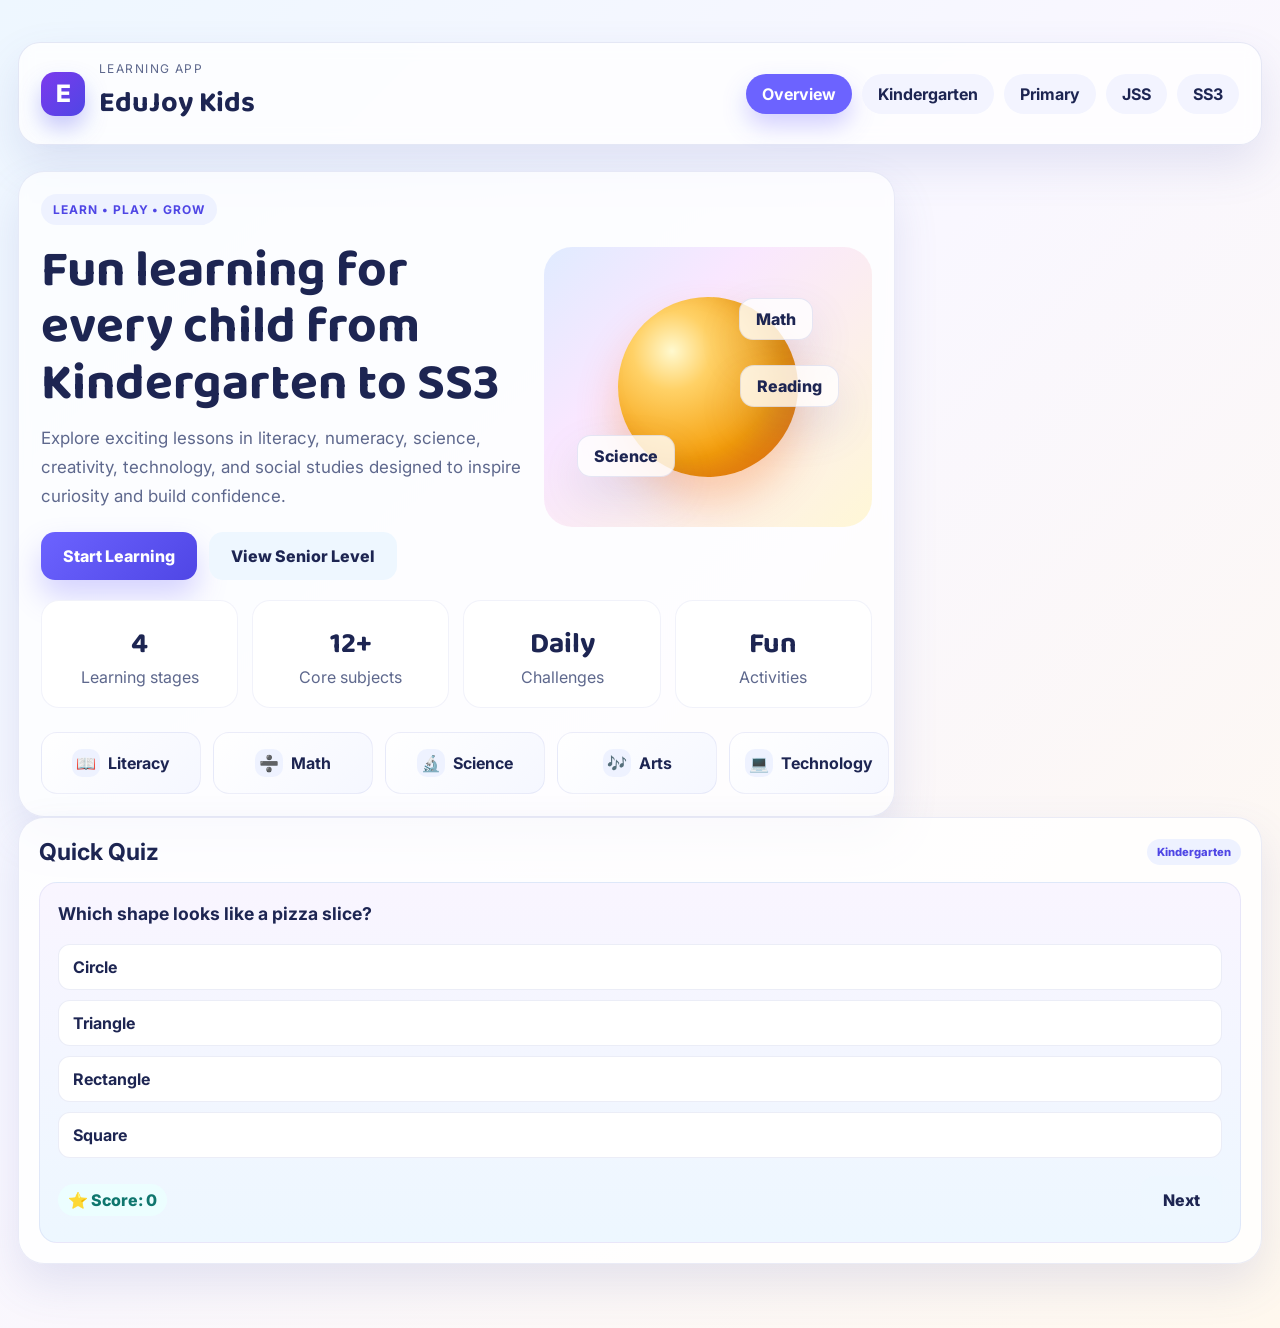
==== index.html @ 8b5b0c7b "Create EduJoy Kids educational app for kindergarten through SS3 with interactive learning sections a" ====
<!DOCTYPE html>
<html lang="en">
  <head>
    <meta charset="UTF-8" />
    <meta name="viewport" content="width=device-width, initial-scale=1.0" />
    <title>EduJoy Kids</title>
    <link rel="preconnect" href="https://fonts.googleapis.com" />
    <link rel="preconnect" href="https://fonts.gstatic.com" crossorigin />
    <link href="https://fonts.googleapis.com/css2?family=Baloo+2:wght@400;600;700;800&family=Inter:wght@400;500;600;700;800&display=swap" rel="stylesheet" />
    <link rel="stylesheet" href="styles.css" />
  </head>
  <body>
    <div class="page-shell">
      <header class="topbar">
        <div class="brand-wrap">
          <div class="brand-badge">E</div>
          <div>
            <p class="mini-title">Learning App</p>
            <h1>EduJoy Kids</h1>
          </div>
        </div>
        <nav class="topnav" aria-label="Main navigation">
          <button class="nav-btn active" data-target="overview">Overview</button>
          <button class="nav-btn" data-target="kindergarten">Kindergarten</button>
          <button class="nav-btn" data-target="primary">Primary</button>
          <button class="nav-btn" data-target="jss">JSS</button>
          <button class="nav-btn" data-target="ss3">SS3</button>
        </nav>
      </header>

      <main>
        <section id="overview" class="panel active">
          <div class="hero">
            <div class="hero-copy">
              <span class="tag">Learn • Play • Grow</span>
              <h2>Fun learning for every child from Kindergarten to SS3</h2>
              <p>
                Explore exciting lessons in literacy, numeracy, science, creativity,
                technology, and social studies designed to inspire curiosity and build
                confidence.
              </p>
              <div class="hero-actions">
                <button class="primary-btn" data-target="kindergarten">Start Learning</button>
                <button class="secondary-btn" data-target="ss3">View Senior Level</button>
              </div>
            </div>

            <div class="hero-illustration" aria-hidden="true">
              <div class="planet"></div>
              <div class="floating-card card-one">Math</div>
              <div class="floating-card card-two">Science</div>
              <div class="floating-card card-three">Reading</div>
            </div>
          </div>

          <div class="stats-grid">
            <div class="stat-box">
              <strong>4</strong>
              <span>Learning stages</span>
            </div>
            <div class="stat-box">
              <strong>12+</strong>
              <span>Core subjects</span>
            </div>
            <div class="stat-box">
              <strong>Daily</strong>
              <span>Challenges</span>
            </div>
            <div class="stat-box">
              <strong>Fun</strong>
              <span>Activities</span>
            </div>
          </div>

          <div class="subject-strip" id="overviewSubjects"></div>
        </section>

        <section id="kindergarten" class="panel">
          <div class="panel-header">
            <div>
              <span class="level-label">Level 1</span>
              <h3>Kindergarten</h3>
            </div>
            <div class="badge badge-pink">Play & Explore</div>
          </div>
          <div class="cards-grid" id="kindergartenCards"></div>
        </section>

        <section id="primary" class="panel">
          <div class="panel-header">
            <div>
              <span class="level-label">Level 2</span>
              <h3>Primary School</h3>
            </div>
            <div class="badge badge-green">Build Basics</div>
          </div>
          <div class="cards-grid" id="primaryCards"></div>
        </section>

        <section id="jss" class="panel">
          <div class="panel-header">
            <div>
              <span class="level-label">Level 3</span>
              <h3>Junior Secondary (JSS)</h3>
            </div>
            <div class="badge badge-gold">Think Critically</div>
          </div>
          <div class="cards-grid" id="jssCards"></div>
        </section>

        <section id="ss3" class="panel">
          <div class="panel-header">
            <div>
              <span class="level-label">Level 4</span>
              <h3>SS3 / Senior Secondary</h3>
            </div>
            <div class="badge badge-blue">Prepare & Excel</div>
          </div>
          <div class="cards-grid" id="ss3Cards"></div>
        </section>
      </main>

      <aside class="quiz-panel">
        <div class="quiz-header">
          <h4>Quick Quiz</h4>
          <span id="quizLevelBadge">Kindergarten</span>
        </div>
        <div id="quizCard"></div>
      </aside>
    </div>

    <script src="script.js"></script>
  </body>
</html>
---- styles.css ----
* {
  box-sizing: border-box;
}

:root {
  --bg: #f6f8ff;
  --card: #ffffff;
  --primary: #6c63ff;
  --primary-dark: #4f46e5;
  --accent: #ffb703;
  --mint: #6ee7b7;
  --pink: #f9a8d4;
  --blue: #93c5fd;
  --green: #86efac;
  --purple: #c4b5fd;
  --text: #1d2552;
  --muted: #5e688d;
  --shadow: 0 20px 45px rgba(88, 99, 180, 0.14);
}

body {
  margin: 0;
  min-height: 100vh;
  font-family: "Inter", sans-serif;
  background: linear-gradient(135deg, #eef7ff 0%, #f9f7ff 45%, #fff8ee 100%);
  color: var(--text);
}

button {
  font: inherit;
}

.page-shell {
  max-width: 1280px;
  margin: 24px auto;
  padding: 18px 18px 40px;
}

.topbar {
  display: flex;
  justify-content: space-between;
  align-items: center;
  gap: 22px;
  padding: 18px 22px;
  background: rgba(255, 255, 255, 0.78);
  border: 1px solid rgba(117, 126, 200, 0.18);
  box-shadow: var(--shadow);
  backdrop-filter: blur(8px);
  border-radius: 22px;
}

.brand-wrap {
  display: flex;
  align-items: center;
  gap: 14px;
}

.brand-badge {
  width: 44px;
  height: 44px;
  display: grid;
  place-items: center;
  border-radius: 14px;
  background: linear-gradient(135deg, #7c3aed, #4f46e5);
  color: white;
  font-size: 1.5rem;
  font-weight: 800;
  box-shadow: 0 12px 22px rgba(99, 102, 241, 0.35);
}

.mini-title {
  margin: 0;
  font-size: 0.75rem;
  letter-spacing: 0.12em;
  text-transform: uppercase;
  color: var(--muted);
}

.brand-wrap h1 {
  margin: 4px 0 0;
  font-family: "Baloo 2", cursive;
  font-size: clamp(1.8rem, 2vw, 2.4rem);
}

.topnav {
  display: flex;
  flex-wrap: wrap;
  justify-content: flex-end;
  gap: 10px;
}

.nav-btn,
.primary-btn,
.secondary-btn,
.answer-btn,
.try-btn {
  border: none;
  cursor: pointer;
  transition: transform 0.2s ease, box-shadow 0.2s ease, background 0.2s ease;
}

.nav-btn {
  padding: 10px 16px;
  background: #f3f4ff;
  color: var(--text);
  border-radius: 999px;
  font-weight: 700;
}

.nav-btn.active {
  background: var(--primary);
  color: white;
  box-shadow: 0 12px 25px rgba(108, 99, 255, 0.3);
}

main {
  display: grid;
  grid-template-columns: minmax(0, 2.3fr) minmax(300px, 0.9fr);
  gap: 24px;
  margin-top: 26px;
  align-items: start;
}

.panel {
  display: none;
  background: rgba(255, 255, 255, 0.7);
  border: 1px solid rgba(117, 126, 200, 0.15);
  backdrop-filter: blur(6px);
  border-radius: 26px;
  padding: 22px;
  box-shadow: var(--shadow);
}

.panel.active {
  display: block;
}

.hero {
  display: grid;
  grid-template-columns: 1.2fr 0.8fr;
  gap: 12px;
  align-items: center;
  min-height: 330px;
}

.tag {
  display: inline-block;
  background: #eef2ff;
  color: var(--primary-dark);
  padding: 8px 12px;
  border-radius: 999px;
  font-weight: 700;
  font-size: 0.75rem;
  letter-spacing: 0.08em;
  text-transform: uppercase;
}

.hero-copy h2 {
  margin: 18px 0 12px;
  font-family: "Baloo 2", cursive;
  line-height: 1.1;
  font-size: clamp(2.3rem, 4vw, 4rem);
}

.hero-copy p {
  margin: 0;
  max-width: 620px;
  color: var(--muted);
  font-size: 1.06rem;
  line-height: 1.7;
}

.hero-actions {
  margin-top: 22px;
  display: flex;
  flex-wrap: wrap;
  gap: 12px;
}

.primary-btn,
.secondary-btn {
  padding: 14px 22px;
  border-radius: 14px;
  font-weight: 800;
}

.primary-btn {
  background: linear-gradient(135deg, var(--primary), var(--primary-dark));
  color: white;
  box-shadow: 0 16px 30px rgba(108, 99, 255, 0.28);
}

.secondary-btn {
  background: #eef7ff;
  color: var(--text);
}

.hero-illustration {
  position: relative;
  min-height: 280px;
  border-radius: 28px;
  background: linear-gradient(135deg, #e0ebff, #f9e7ff 34%, #fff7d6 100%);
  overflow: hidden;
}

.planet {
  position: absolute;
  width: 180px;
  height: 180px;
  border-radius: 50%;
  background: radial-gradient(circle at 30% 30%, #fff9cf 0%, #ffd166 22%, #f59e0b 62%, #f97316 100%);
  top: 50%;
  left: 50%;
  transform: translate(-50%, -50%);
  box-shadow: inset -20px -12px 25px rgba(126, 54, 13, 0.18), 0 24px 42px rgba(249, 115, 22, 0.3);
}

.floating-card {
  position: absolute;
  padding: 10px 16px;
  background: rgba(255, 255, 255, 0.8);
  border-radius: 14px;
  border: 1px solid rgba(117, 126, 200, 0.18);
  box-shadow: var(--shadow);
  font-weight: 800;
  color: var(--text);
}

.card-one {
  top: 18%;
  right: 18%;
}

.card-two {
  bottom: 18%;
  left: 10%;
}

.card-three {
  top: 42%;
  right: 10%;
}

.stats-grid {
  display: grid;
  grid-template-columns: repeat(4, minmax(0, 1fr));
  gap: 14px;
  margin-top: 20px;
}

.stat-box {
  background: white;
  border-radius: 18px;
  padding: 20px 16px;
  border: 1px solid rgba(117, 126, 200, 0.1);
  text-align: center;
}

.stat-box strong {
  display: block;
  font-size: 1.8rem;
  font-family: "Baloo 2", cursive;
}

.stat-box span {
  color: var(--muted);
}

.subject-strip {
  margin-top: 24px;
  display: grid;
  grid-template-columns: repeat(5, minmax(160px, 1fr));
  gap: 12px;
}

.subject-pill {
  display: flex;
  align-items: center;
  justify-content: center;
  gap: 8px;
  padding: 16px 10px;
  background: linear-gradient(135deg, #ffffff, #f5f7ff);
  border: 1px solid rgba(117, 126, 200, 0.12);
  border-radius: 16px;
  font-weight: 700;
}

.subject-pill .icon {
  width: 28px;
  height: 28px;
  display: grid;
  place-items: center;
  border-radius: 10px;
  background: #eef2ff;
}

.panel-header {
  display: flex;
  justify-content: space-between;
  align-items: center;
  gap: 12px;
  margin-bottom: 18px;
}

.level-label {
  display: inline-block;
  color: var(--muted);
  font-weight: 700;
  letter-spacing: 0.08em;
  text-transform: uppercase;
  font-size: 0.7rem;
}

.panel-header h3 {
  margin: 4px 0 0;
  font-family: "Baloo 2", cursive;
  font-size: clamp(1.8rem, 2vw, 2.3rem);
}

.badge {
  display: inline-flex;
  align-items: center;
  justify-content: center;
  padding: 8px 12px;
  border-radius: 999px;
  font-size: 0.76rem;
  font-weight: 800;
}

.badge-pink { background: #fdf2f8; color: #be185d; }
.badge-green { background: #ecfdf5; color: #047857; }
.badge-gold { background: #fff7ed; color: #c2410c; }
.badge-blue { background: #eff6ff; color: #1d4ed8; }

.cards-grid {
  display: grid;
  grid-template-columns: repeat(auto-fit, minmax(220px, 1fr));
  gap: 18px;
}

.lesson-card {
  background: linear-gradient(180deg, #ffffff, #f7f9ff);
  border: 1px solid rgba(117, 126, 200, 0.12);
  border-radius: 20px;
  padding: 18px 16px;
  box-shadow: 0 12px 24px rgba(109, 116, 174, 0.08);
}

.lesson-icon {
  width: 52px;
  height: 52px;
  display: grid;
  place-items: center;
  border-radius: 16px;
  font-size: 1.5rem;
  background: linear-gradient(135deg, #fef3c7, #dbeafe);
  margin-bottom: 12px;
}

.lesson-card h4 {
  margin: 0 0 8px;
  font-size: 1.2rem;
}

.lesson-card p {
  margin: 0 0 14px;
  color: var(--muted);
  line-height: 1.6;
  min-height: 72px;
}

.lesson-card .meta {
  display: flex;
  justify-content: space-between;
  align-items: center;
  gap: 10px;
}

.lesson-chip {
  display: inline-block;
  padding: 6px 10px;
  border-radius: 999px;
  background: #eef2ff;
  color: var(--primary-dark);
  font-size: 0.72rem;
  font-weight: 800;
}

.try-btn {
  padding: 9px 12px;
  border-radius: 10px;
  background: linear-gradient(135deg, #f5f3ff, #e0f2fe);
  color: var(--text);
  font-weight: 700;
}

.quiz-panel {
  background: rgba(255, 255, 255, 0.8);
  border: 1px solid rgba(117, 126, 200, 0.15);
  border-radius: 26px;
  padding: 20px;
  box-shadow: var(--shadow);
  position: sticky;
  top: 18px;
}

.quiz-header {
  display: flex;
  justify-content: space-between;
  align-items: center;
  margin-bottom: 16px;
}

.quiz-header h4 {
  margin: 0;
  font-size: 1.45rem;
}

#quizLevelBadge {
  background: #eef2ff;
  color: var(--primary-dark);
  padding: 6px 10px;
  border-radius: 999px;
  font-size: 0.7rem;
  font-weight: 800;
}

.quiz-box {
  background: linear-gradient(180deg, #f9f5ff, #edf7ff);
  border-radius: 18px;
  padding: 18px;
  border: 1px solid rgba(117, 126, 200, 0.12);
}

.quiz-box h5 {
  font-size: 1.1rem;
  margin: 0 0 12px;
  line-height: 1.5;
}

.answer-list {
  display: grid;
  gap: 10px;
  margin-top: 16px;
}

.answer-btn {
  width: 100%;
  text-align: left;
  padding: 12px 14px;
  border-radius: 12px;
  background: white;
  color: var(--text);
  border: 1px solid rgba(117, 126, 200, 0.14);
  font-weight: 700;
}

.answer-btn.correct {
  background: #dcfce7;
  border-color: #4ade80;
  color: #166534;
}

.answer-btn.wrong {
  background: #fee2e2;
  border-color: #f87171;
  color: #991b1b;
}

.quiz-footer {
  display: flex;
  justify-content: space-between;
  align-items: center;
  gap: 10px;
  margin-top: 18px;
}

.score-pill {
  background: #ecfeff;
  color: #0f766e;
  border-radius: 999px;
  font-weight: 800;
  padding: 6px 10px;
}

@media (max-width: 980px) {
  main {
    grid-template-columns: 1fr;
  }

  .quiz-panel {
    position: static;
  }
}

@media (max-width: 720px) {
  .topbar {
    flex-direction: column;
    align-items: flex-start;
  }

  .topnav {
    justify-content: flex-start;
  }

  .hero {
    grid-template-columns: 1fr;
  }

  .stats-grid {
    grid-template-columns: repeat(2, minmax(0, 1fr));
  }

  .subject-strip {
    grid-template-columns: repeat(2, minmax(0, 1fr));
  }
}
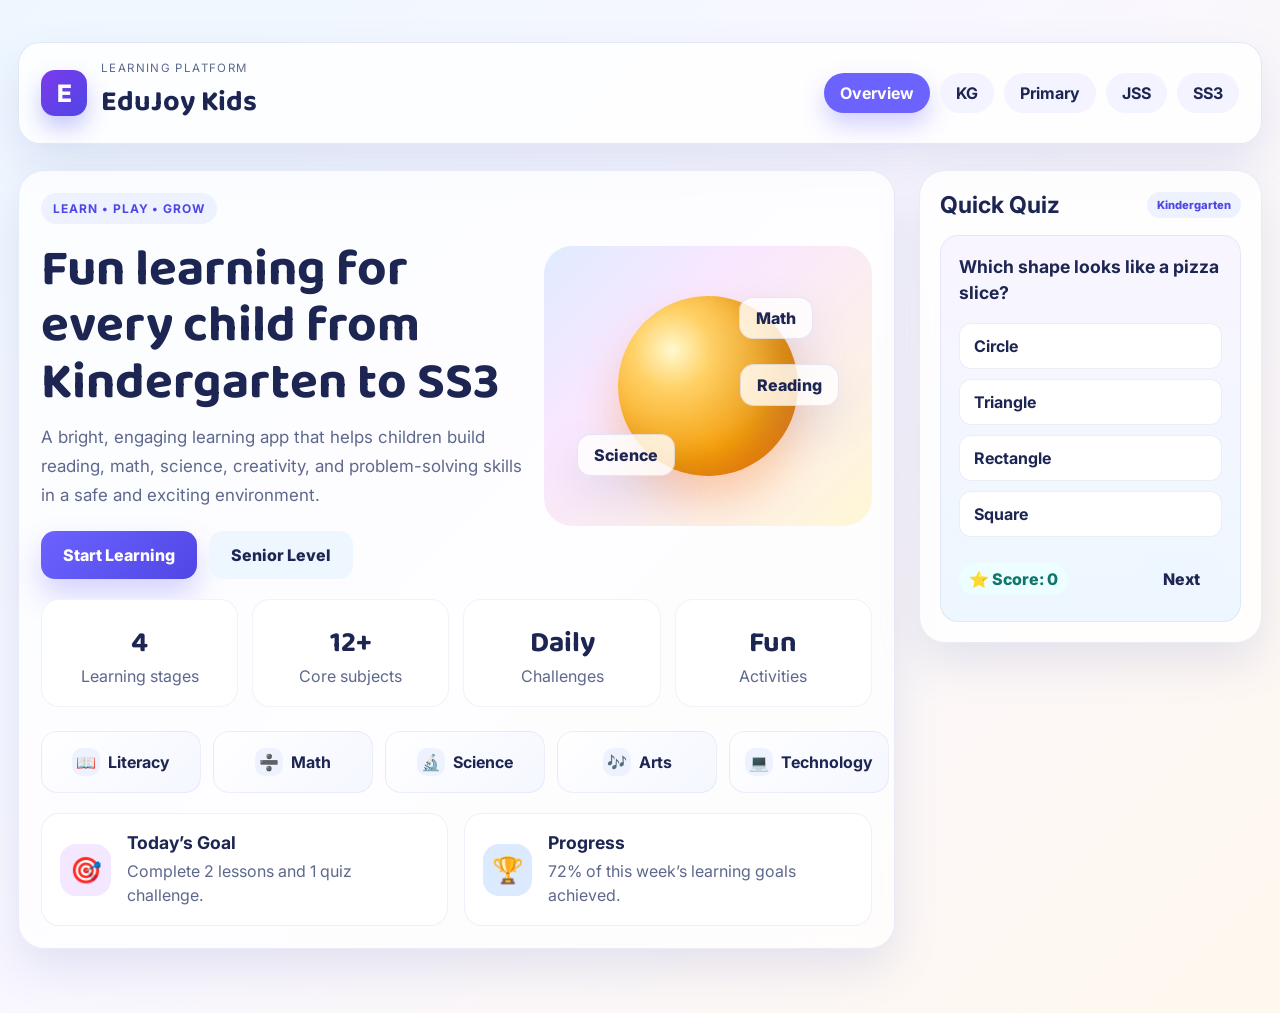
==== commit d2323014: "Upgrade EduJoy Kids into a more complete educational app with richer content, dashboard section, and" ====
--- a/index.html
+++ b/index.html
@@ -3,10 +3,17 @@
   <head>
     <meta charset="UTF-8" />
     <meta name="viewport" content="width=device-width, initial-scale=1.0" />
-    <title>EduJoy Kids</title>
+    <title>EduJoy Kids | Learning for Every Child</title>
+    <meta
+      name="description"
+      content="EduJoy Kids is a colorful educational app for children from kindergarten to SS3 with interactive lessons and quizzes."
+    />
     <link rel="preconnect" href="https://fonts.googleapis.com" />
     <link rel="preconnect" href="https://fonts.gstatic.com" crossorigin />
-    <link href="https://fonts.googleapis.com/css2?family=Baloo+2:wght@400;600;700;800&family=Inter:wght@400;500;600;700;800&display=swap" rel="stylesheet" />
+    <link
+      href="https://fonts.googleapis.com/css2?family=Baloo+2:wght@400;600;700;800&family=Inter:wght@400;500;600;700;800&display=swap"
+      rel="stylesheet"
+    />
     <link rel="stylesheet" href="styles.css" />
   </head>
   <body>
@@ -15,121 +22,140 @@
         <div class="brand-wrap">
           <div class="brand-badge">E</div>
           <div>
-            <p class="mini-title">Learning App</p>
+            <p class="mini-title">Learning Platform</p>
             <h1>EduJoy Kids</h1>
           </div>
         </div>
+
         <nav class="topnav" aria-label="Main navigation">
           <button class="nav-btn active" data-target="overview">Overview</button>
-          <button class="nav-btn" data-target="kindergarten">Kindergarten</button>
+          <button class="nav-btn" data-target="kindergarten">KG</button>
           <button class="nav-btn" data-target="primary">Primary</button>
           <button class="nav-btn" data-target="jss">JSS</button>
           <button class="nav-btn" data-target="ss3">SS3</button>
         </nav>
       </header>
 
-      <main>
-        <section id="overview" class="panel active">
-          <div class="hero">
-            <div class="hero-copy">
-              <span class="tag">Learn • Play • Grow</span>
-              <h2>Fun learning for every child from Kindergarten to SS3</h2>
-              <p>
-                Explore exciting lessons in literacy, numeracy, science, creativity,
-                technology, and social studies designed to inspire curiosity and build
-                confidence.
-              </p>
-              <div class="hero-actions">
-                <button class="primary-btn" data-target="kindergarten">Start Learning</button>
-                <button class="secondary-btn" data-target="ss3">View Senior Level</button>
+      <main class="app-grid">
+        <section class="main-panel">
+          <div id="overview" class="panel active">
+            <div class="hero">
+              <div class="hero-copy">
+                <span class="tag">Learn • Play • Grow</span>
+                <h2>Fun learning for every child from Kindergarten to SS3</h2>
+                <p>
+                  A bright, engaging learning app that helps children build reading,
+                  math, science, creativity, and problem-solving skills in a safe and
+                  exciting environment.
+                </p>
+                <div class="hero-actions">
+                  <button class="primary-btn" data-target="kindergarten">Start Learning</button>
+                  <button class="secondary-btn" data-target="ss3">Senior Level</button>
+                </div>
+              </div>
+
+              <div class="hero-illustration" aria-hidden="true">
+                <div class="planet"></div>
+                <div class="floating-card card-one">Math</div>
+                <div class="floating-card card-two">Science</div>
+                <div class="floating-card card-three">Reading</div>
               </div>
             </div>
 
-            <div class="hero-illustration" aria-hidden="true">
-              <div class="planet"></div>
-              <div class="floating-card card-one">Math</div>
-              <div class="floating-card card-two">Science</div>
-              <div class="floating-card card-three">Reading</div>
+            <div class="stats-grid">
+              <div class="stat-box">
+                <strong>4</strong>
+                <span>Learning stages</span>
+              </div>
+              <div class="stat-box">
+                <strong>12+</strong>
+                <span>Core subjects</span>
+              </div>
+              <div class="stat-box">
+                <strong>Daily</strong>
+                <span>Challenges</span>
+              </div>
+              <div class="stat-box">
+                <strong>Fun</strong>
+                <span>Activities</span>
+              </div>
+            </div>
+
+            <div class="subject-strip" id="overviewSubjects"></div>
+
+            <div class="dashboard-row">
+              <div class="mini-card accent-purple">
+                <span class="mini-icon">🎯</span>
+                <div>
+                  <h4>Today’s Goal</h4>
+                  <p>Complete 2 lessons and 1 quiz challenge.</p>
+                </div>
+              </div>
+              <div class="mini-card accent-blue">
+                <span class="mini-icon">🏆</span>
+                <div>
+                  <h4>Progress</h4>
+                  <p>72% of this week’s learning goals achieved.</p>
+                </div>
+              </div>
             </div>
           </div>
 
-          <div class="stats-grid">
-            <div class="stat-box">
-              <strong>4</strong>
-              <span>Learning stages</span>
+          <section id="kindergarten" class="panel">
+            <div class="panel-header">
+              <div>
+                <span class="level-label">Level 1</span>
+                <h3>Kindergarten</h3>
+              </div>
+              <div class="badge badge-pink">Play & Explore</div>
             </div>
-            <div class="stat-box">
-              <strong>12+</strong>
-              <span>Core subjects</span>
+            <div class="cards-grid" id="kindergartenCards"></div>
+          </section>
+
+          <section id="primary" class="panel">
+            <div class="panel-header">
+              <div>
+                <span class="level-label">Level 2</span>
+                <h3>Primary School</h3>
+              </div>
+              <div class="badge badge-green">Build Basics</div>
             </div>
-            <div class="stat-box">
-              <strong>Daily</strong>
-              <span>Challenges</span>
+            <div class="cards-grid" id="primaryCards"></div>
+          </section>
+
+          <section id="jss" class="panel">
+            <div class="panel-header">
+              <div>
+                <span class="level-label">Level 3</span>
+                <h3>Junior Secondary</h3>
+              </div>
+              <div class="badge badge-gold">Think Critically</div>
             </div>
-            <div class="stat-box">
-              <strong>Fun</strong>
-              <span>Activities</span>
+            <div class="cards-grid" id="jssCards"></div>
+          </section>
+
+          <section id="ss3" class="panel">
+            <div class="panel-header">
+              <div>
+                <span class="level-label">Level 4</span>
+                <h3>SS3 / Senior Secondary</h3>
+              </div>
+              <div class="badge badge-blue">Prepare & Excel</div>
             </div>
-          </div>
-
-          <div class="subject-strip" id="overviewSubjects"></div>
+            <div class="cards-grid" id="ss3Cards"></div>
+          </section>
         </section>
 
-        <section id="kindergarten" class="panel">
-          <div class="panel-header">
-            <div>
-              <span class="level-label">Level 1</span>
-              <h3>Kindergarten</h3>
-            </div>
-            <div class="badge badge-pink">Play & Explore</div>
+        <aside class="quiz-panel">
+          <div class="quiz-header">
+            <h4>Quick Quiz</h4>
+            <span id="quizLevelBadge">Kindergarten</span>
           </div>
-          <div class="cards-grid" id="kindergartenCards"></div>
-        </section>
-
-        <section id="primary" class="panel">
-          <div class="panel-header">
-            <div>
-              <span class="level-label">Level 2</span>
-              <h3>Primary School</h3>
-            </div>
-            <div class="badge badge-green">Build Basics</div>
-          </div>
-          <div class="cards-grid" id="primaryCards"></div>
-        </section>
-
-        <section id="jss" class="panel">
-          <div class="panel-header">
-            <div>
-              <span class="level-label">Level 3</span>
-              <h3>Junior Secondary (JSS)</h3>
-            </div>
-            <div class="badge badge-gold">Think Critically</div>
-          </div>
-          <div class="cards-grid" id="jssCards"></div>
-        </section>
-
-        <section id="ss3" class="panel">
-          <div class="panel-header">
-            <div>
-              <span class="level-label">Level 4</span>
-              <h3>SS3 / Senior Secondary</h3>
-            </div>
-            <div class="badge badge-blue">Prepare & Excel</div>
-          </div>
-          <div class="cards-grid" id="ss3Cards"></div>
-        </section>
+          <div id="quizCard"></div>
+        </aside>
       </main>
-
-      <aside class="quiz-panel">
-        <div class="quiz-header">
-          <h4>Quick Quiz</h4>
-          <span id="quizLevelBadge">Kindergarten</span>
-        </div>
-        <div id="quizCard"></div>
-      </aside>
     </div>
 
     <script src="script.js"></script>
   </body>
 </html>
-
--- a/styles.css
+++ b/styles.css
@@ -18,6 +18,10 @@
   --shadow: 0 20px 45px rgba(88, 99, 180, 0.14);
 }
 
+html {
+  scroll-behavior: smooth;
+}
+
 body {
   margin: 0;
   min-height: 100vh;
@@ -42,11 +46,11 @@
   align-items: center;
   gap: 22px;
   padding: 18px 22px;
-  background: rgba(255, 255, 255, 0.78);
+  background: rgba(255, 255, 255, 0.82);
   border: 1px solid rgba(117, 126, 200, 0.18);
   box-shadow: var(--shadow);
+  border-radius: 22px;
   backdrop-filter: blur(8px);
-  border-radius: 22px;
 }
 
 .brand-wrap {
@@ -56,8 +60,8 @@
 }
 
 .brand-badge {
-  width: 44px;
-  height: 44px;
+  width: 46px;
+  height: 46px;
   display: grid;
   place-items: center;
   border-radius: 14px;
@@ -70,7 +74,7 @@
 
 .mini-title {
   margin: 0;
-  font-size: 0.75rem;
+  font-size: 0.72rem;
   letter-spacing: 0.12em;
   text-transform: uppercase;
   color: var(--muted);
@@ -93,10 +97,20 @@
 .primary-btn,
 .secondary-btn,
 .answer-btn,
-.try-btn {
+.try-btn,
+.new-quiz-btn {
   border: none;
   cursor: pointer;
   transition: transform 0.2s ease, box-shadow 0.2s ease, background 0.2s ease;
+}
+
+.nav-btn:hover,
+.primary-btn:hover,
+.secondary-btn:hover,
+.answer-btn:hover,
+.try-btn:hover,
+.new-quiz-btn:hover {
+  transform: translateY(-2px);
 }
 
 .nav-btn {
@@ -113,7 +127,7 @@
   box-shadow: 0 12px 25px rgba(108, 99, 255, 0.3);
 }
 
-main {
+.app-grid {
   display: grid;
   grid-template-columns: minmax(0, 2.3fr) minmax(300px, 0.9fr);
   gap: 24px;
@@ -121,14 +135,18 @@
   align-items: start;
 }
 
+.main-panel {
+  min-width: 0;
+}
+
 .panel {
   display: none;
-  background: rgba(255, 255, 255, 0.7);
+  background: rgba(255, 255, 255, 0.72);
   border: 1px solid rgba(117, 126, 200, 0.15);
-  backdrop-filter: blur(6px);
   border-radius: 26px;
   padding: 22px;
   box-shadow: var(--shadow);
+  backdrop-filter: blur(6px);
 }
 
 .panel.active {
@@ -178,7 +196,8 @@
 }
 
 .primary-btn,
-.secondary-btn {
+.secondary-btn,
+.new-quiz-btn {
   padding: 14px 22px;
   border-radius: 14px;
   font-weight: 800;
@@ -190,7 +209,8 @@
   box-shadow: 0 16px 30px rgba(108, 99, 255, 0.28);
 }
 
-.secondary-btn {
+.secondary-btn,
+.new-quiz-btn {
   background: #eef7ff;
   color: var(--text);
 }
@@ -199,8 +219,8 @@
   position: relative;
   min-height: 280px;
   border-radius: 28px;
+  overflow: hidden;
   background: linear-gradient(135deg, #e0ebff, #f9e7ff 34%, #fff7d6 100%);
-  overflow: hidden;
 }
 
 .planet {
@@ -226,20 +246,9 @@
   color: var(--text);
 }
 
-.card-one {
-  top: 18%;
-  right: 18%;
-}
-
-.card-two {
-  bottom: 18%;
-  left: 10%;
-}
-
-.card-three {
-  top: 42%;
-  right: 10%;
-}
+.card-one { top: 18%; right: 18%; }
+.card-two { bottom: 18%; left: 10%; }
+.card-three { top: 42%; right: 10%; }
 
 .stats-grid {
   display: grid;
@@ -294,6 +303,47 @@
   background: #eef2ff;
 }
 
+.dashboard-row {
+  margin-top: 20px;
+  display: grid;
+  grid-template-columns: repeat(2, minmax(0, 1fr));
+  gap: 16px;
+}
+
+.mini-card {
+  display: flex;
+  align-items: center;
+  gap: 16px;
+  padding: 18px 18px;
+  border-radius: 18px;
+  border: 1px solid rgba(117, 126, 200, 0.12);
+  background: #fff;
+}
+
+.mini-card h4 {
+  margin: 0 0 6px;
+  font-size: 1.1rem;
+}
+
+.mini-card p {
+  margin: 0;
+  color: var(--muted);
+  line-height: 1.5;
+}
+
+.mini-icon {
+  width: 52px;
+  height: 52px;
+  display: grid;
+  place-items: center;
+  border-radius: 16px;
+  background: #eef2ff;
+  font-size: 1.6rem;
+}
+
+.accent-purple .mini-icon { background: #f3e8ff; }
+.accent-blue .mini-icon { background: #dbeafe; }
+
 .panel-header {
   display: flex;
   justify-content: space-between;
@@ -395,13 +445,13 @@
 }
 
 .quiz-panel {
+  position: sticky;
+  top: 18px;
   background: rgba(255, 255, 255, 0.8);
   border: 1px solid rgba(117, 126, 200, 0.15);
   border-radius: 26px;
   padding: 20px;
   box-shadow: var(--shadow);
-  position: sticky;
-  top: 18px;
 }
 
 .quiz-header {
@@ -484,7 +534,7 @@
 }
 
 @media (max-width: 980px) {
-  main {
+  .app-grid {
     grid-template-columns: 1fr;
   }
 
@@ -507,11 +557,17 @@
     grid-template-columns: 1fr;
   }
 
-  .stats-grid {
-    grid-template-columns: repeat(2, minmax(0, 1fr));
-  }
-
+  .stats-grid,
+  .dashboard-row,
   .subject-strip {
     grid-template-columns: repeat(2, minmax(0, 1fr));
   }
 }
+
+@media (max-width: 520px) {
+  .stats-grid,
+  .dashboard-row,
+  .subject-strip {
+    grid-template-columns: 1fr;
+  }
+}
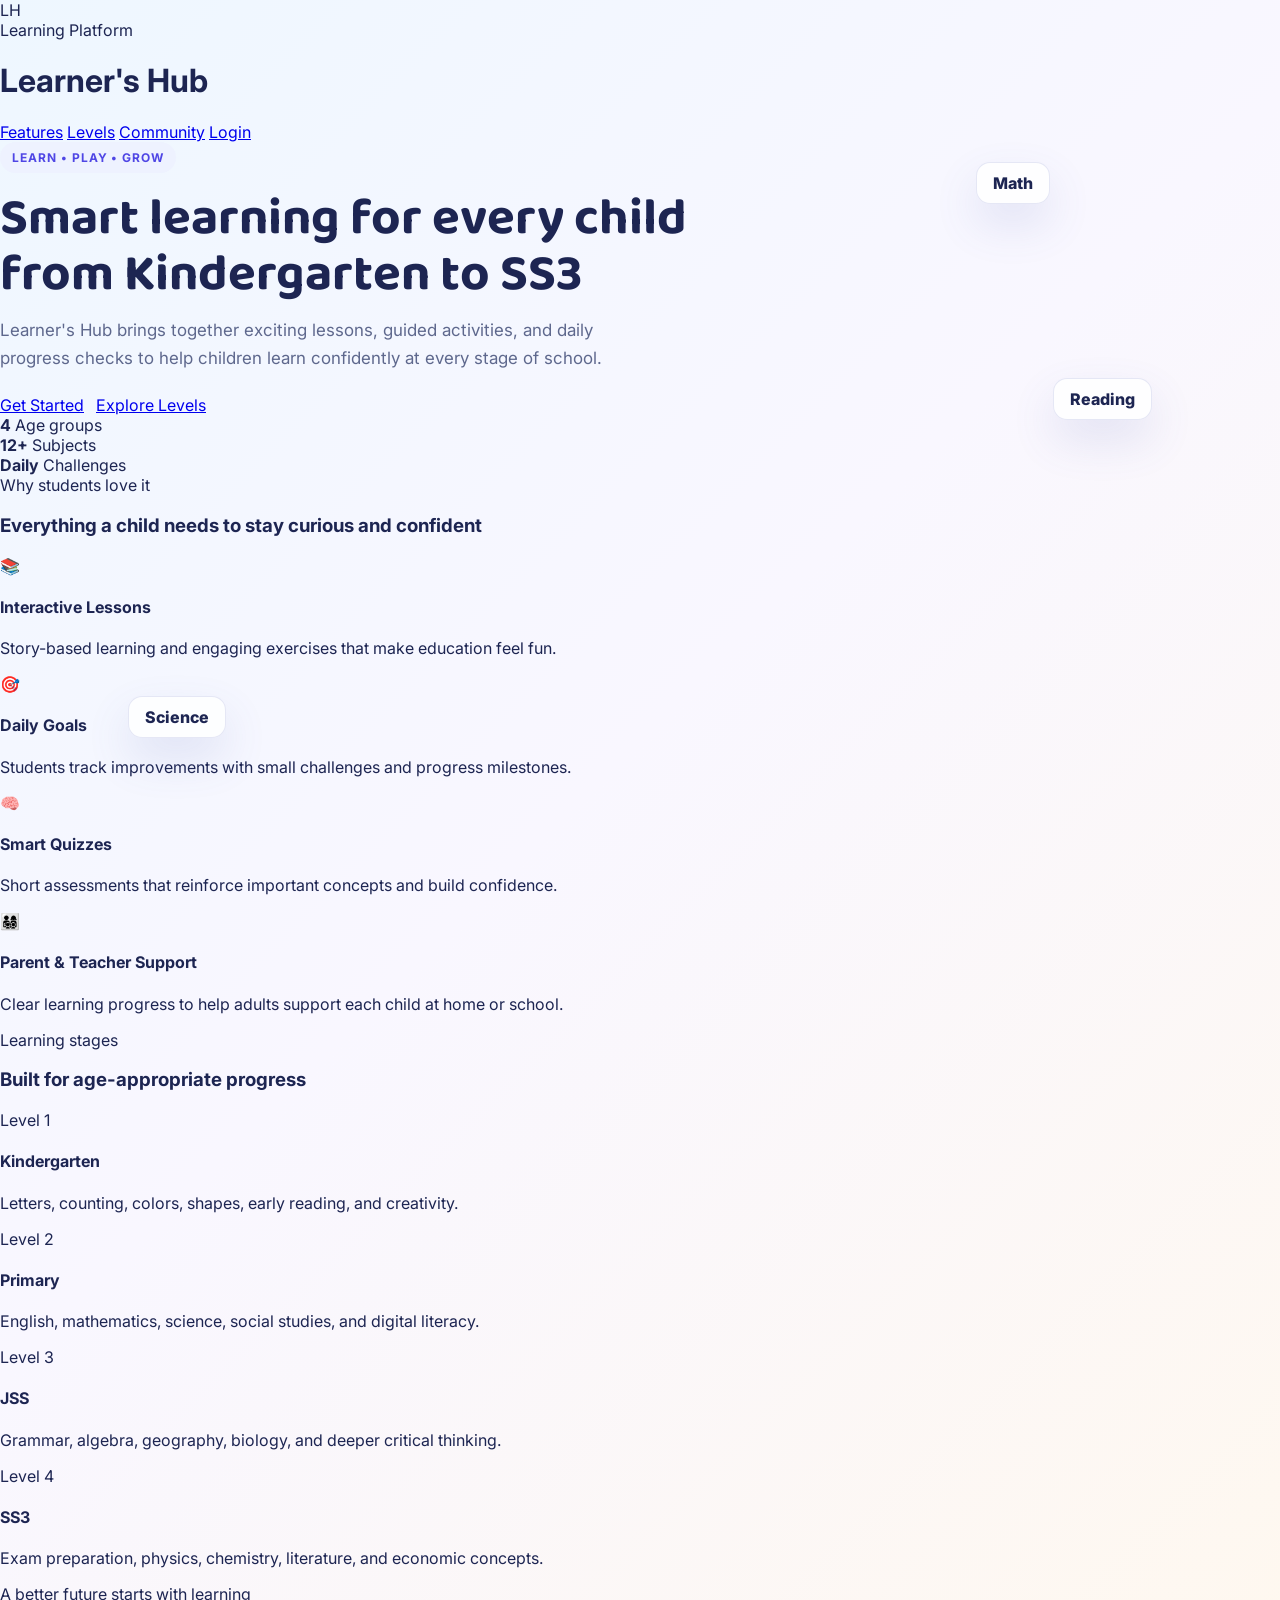
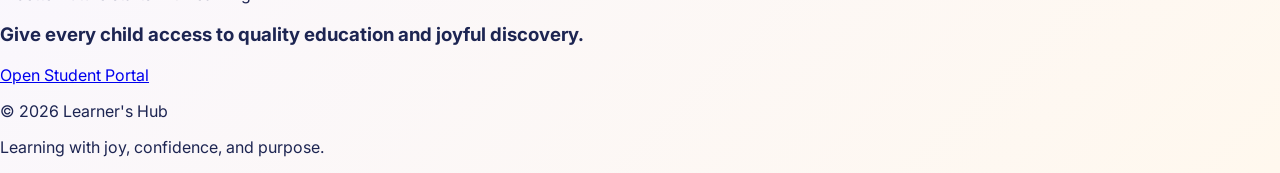
==== commit be43f56e: "Rebrand educational app from EduJoy Kids to Learner's Hub with updated logo, colors, and branding ac" ====
--- a/index.html
+++ b/index.html
@@ -3,159 +3,153 @@
   <head>
     <meta charset="UTF-8" />
     <meta name="viewport" content="width=device-width, initial-scale=1.0" />
-    <title>EduJoy Kids | Learning for Every Child</title>
-    <meta
-      name="description"
-      content="EduJoy Kids is a colorful educational app for children from kindergarten to SS3 with interactive lessons and quizzes."
-    />
+    <title>Learner's Hub | Learning for Every Child</title>
+    <meta name="description" content="Learner's Hub is a colorful educational app for children from kindergarten through SS3 with interactive lessons, tests, and learning dashboards." />
     <link rel="preconnect" href="https://fonts.googleapis.com" />
     <link rel="preconnect" href="https://fonts.gstatic.com" crossorigin />
-    <link
-      href="https://fonts.googleapis.com/css2?family=Baloo+2:wght@400;600;700;800&family=Inter:wght@400;500;600;700;800&display=swap"
-      rel="stylesheet"
-    />
+    <link href="https://fonts.googleapis.com/css2?family=Baloo+2:wght@400;600;700;800&family=Inter:wght@400;500;600;700;800&display=swap" rel="stylesheet" />
     <link rel="stylesheet" href="styles.css" />
   </head>
-  <body>
-    <div class="page-shell">
-      <header class="topbar">
-        <div class="brand-wrap">
-          <div class="brand-badge">E</div>
+  <body class="landing-page">
+    <header class="site-header">
+      <div class="container nav-wrap">
+        <div class="brand-box">
+          <div class="brand-mark">LH</div>
           <div>
-            <p class="mini-title">Learning Platform</p>
-            <h1>EduJoy Kids</h1>
+            <div class="brand-tag">Learning Platform</div>
+            <h1>Learner's Hub</h1>
           </div>
         </div>
 
-        <nav class="topnav" aria-label="Main navigation">
-          <button class="nav-btn active" data-target="overview">Overview</button>
-          <button class="nav-btn" data-target="kindergarten">KG</button>
-          <button class="nav-btn" data-target="primary">Primary</button>
-          <button class="nav-btn" data-target="jss">JSS</button>
-          <button class="nav-btn" data-target="ss3">SS3</button>
+        <nav class="main-nav">
+          <a href="#features">Features</a>
+          <a href="#levels">Levels</a>
+          <a href="#community">Community</a>
+          <a href="login.html" class="nav-link-btn primary">Login</a>
         </nav>
-      </header>
+      </div>
+    </header>
 
-      <main class="app-grid">
-        <section class="main-panel">
-          <div id="overview" class="panel active">
-            <div class="hero">
-              <div class="hero-copy">
-                <span class="tag">Learn • Play • Grow</span>
-                <h2>Fun learning for every child from Kindergarten to SS3</h2>
-                <p>
-                  A bright, engaging learning app that helps children build reading,
-                  math, science, creativity, and problem-solving skills in a safe and
-                  exciting environment.
-                </p>
-                <div class="hero-actions">
-                  <button class="primary-btn" data-target="kindergarten">Start Learning</button>
-                  <button class="secondary-btn" data-target="ss3">Senior Level</button>
-                </div>
-              </div>
+    <main>
+      <section class="hero container">
+        <div class="hero-copy">
+          <span class="tag">Learn • Play • Grow</span>
+          <h2>Smart learning for every child from Kindergarten to SS3</h2>
+          <p>
+            Learner's Hub brings together exciting lessons, guided activities, and daily
+            progress checks to help children learn confidently at every stage of school.
+          </p>
 
-              <div class="hero-illustration" aria-hidden="true">
-                <div class="planet"></div>
-                <div class="floating-card card-one">Math</div>
-                <div class="floating-card card-two">Science</div>
-                <div class="floating-card card-three">Reading</div>
-              </div>
+          <div class="hero-actions">
+            <a href="login.html" class="btn btn-primary">Get Started</a>
+            <a href="#levels" class="btn btn-secondary">Explore Levels</a>
+          </div>
+
+          <div class="mini-stats">
+            <div>
+              <strong>4</strong>
+              <span>Age groups</span>
             </div>
-
-            <div class="stats-grid">
-              <div class="stat-box">
-                <strong>4</strong>
-                <span>Learning stages</span>
-              </div>
-              <div class="stat-box">
-                <strong>12+</strong>
-                <span>Core subjects</span>
-              </div>
-              <div class="stat-box">
-                <strong>Daily</strong>
-                <span>Challenges</span>
-              </div>
-              <div class="stat-box">
-                <strong>Fun</strong>
-                <span>Activities</span>
-              </div>
+            <div>
+              <strong>12+</strong>
+              <span>Subjects</span>
             </div>
-
-            <div class="subject-strip" id="overviewSubjects"></div>
-
-            <div class="dashboard-row">
-              <div class="mini-card accent-purple">
-                <span class="mini-icon">🎯</span>
-                <div>
-                  <h4>Today’s Goal</h4>
-                  <p>Complete 2 lessons and 1 quiz challenge.</p>
-                </div>
-              </div>
-              <div class="mini-card accent-blue">
-                <span class="mini-icon">🏆</span>
-                <div>
-                  <h4>Progress</h4>
-                  <p>72% of this week’s learning goals achieved.</p>
-                </div>
-              </div>
+            <div>
+              <strong>Daily</strong>
+              <span>Challenges</span>
             </div>
           </div>
+        </div>
 
-          <section id="kindergarten" class="panel">
-            <div class="panel-header">
-              <div>
-                <span class="level-label">Level 1</span>
-                <h3>Kindergarten</h3>
-              </div>
-              <div class="badge badge-pink">Play & Explore</div>
-            </div>
-            <div class="cards-grid" id="kindergartenCards"></div>
-          </section>
+        <div class="hero-visual" aria-hidden="true">
+          <div class="floating-card card-one">Math</div>
+          <div class="floating-card card-two">Science</div>
+          <div class="floating-card card-three">Reading</div>
+          <div class="globe-circle"></div>
+          <div class="glow-ring"></div>
+        </div>
+      </section>
 
-          <section id="primary" class="panel">
-            <div class="panel-header">
-              <div>
-                <span class="level-label">Level 2</span>
-                <h3>Primary School</h3>
-              </div>
-              <div class="badge badge-green">Build Basics</div>
-            </div>
-            <div class="cards-grid" id="primaryCards"></div>
-          </section>
+      <section id="features" class="container feature-section">
+        <div class="section-heading">
+          <span class="eyebrow">Why students love it</span>
+          <h3>Everything a child needs to stay curious and confident</h3>
+        </div>
 
-          <section id="jss" class="panel">
-            <div class="panel-header">
-              <div>
-                <span class="level-label">Level 3</span>
-                <h3>Junior Secondary</h3>
-              </div>
-              <div class="badge badge-gold">Think Critically</div>
-            </div>
-            <div class="cards-grid" id="jssCards"></div>
-          </section>
+        <div class="feature-grid">
+          <article class="feature-card">
+            <div class="feature-icon">📚</div>
+            <h4>Interactive Lessons</h4>
+            <p>Story-based learning and engaging exercises that make education feel fun.</p>
+          </article>
 
-          <section id="ss3" class="panel">
-            <div class="panel-header">
-              <div>
-                <span class="level-label">Level 4</span>
-                <h3>SS3 / Senior Secondary</h3>
-              </div>
-              <div class="badge badge-blue">Prepare & Excel</div>
-            </div>
-            <div class="cards-grid" id="ss3Cards"></div>
-          </section>
-        </section>
+          <article class="feature-card">
+            <div class="feature-icon">🎯</div>
+            <h4>Daily Goals</h4>
+            <p>Students track improvements with small challenges and progress milestones.</p>
+          </article>
 
-        <aside class="quiz-panel">
-          <div class="quiz-header">
-            <h4>Quick Quiz</h4>
-            <span id="quizLevelBadge">Kindergarten</span>
+          <article class="feature-card">
+            <div class="feature-icon">🧠</div>
+            <h4>Smart Quizzes</h4>
+            <p>Short assessments that reinforce important concepts and build confidence.</p>
+          </article>
+
+          <article class="feature-card">
+            <div class="feature-icon">👨‍👩‍👧‍👦</div>
+            <h4>Parent & Teacher Support</h4>
+            <p>Clear learning progress to help adults support each child at home or school.</p>
+          </article>
+        </div>
+      </section>
+
+      <section id="levels" class="container levels-section">
+        <div class="section-heading">
+          <span class="eyebrow">Learning stages</span>
+          <h3>Built for age-appropriate progress</h3>
+        </div>
+
+        <div class="levels-grid">
+          <div class="level-card pink">
+            <span class="level-tag">Level 1</span>
+            <h4>Kindergarten</h4>
+            <p>Letters, counting, colors, shapes, early reading, and creativity.</p>
           </div>
-          <div id="quizCard"></div>
-        </aside>
-      </main>
-    </div>
 
-    <script src="script.js"></script>
+          <div class="level-card green">
+            <span class="level-tag">Level 2</span>
+            <h4>Primary</h4>
+            <p>English, mathematics, science, social studies, and digital literacy.</p>
+          </div>
+
+          <div class="level-card gold">
+            <span class="level-tag">Level 3</span>
+            <h4>JSS</h4>
+            <p>Grammar, algebra, geography, biology, and deeper critical thinking.</p>
+          </div>
+
+          <div class="level-card blue">
+            <span class="level-tag">Level 4</span>
+            <h4>SS3</h4>
+            <p>Exam preparation, physics, chemistry, literature, and economic concepts.</p>
+          </div>
+        </div>
+      </section>
+
+      <section id="community" class="container community-banner">
+        <div>
+          <span class="eyebrow">A better future starts with learning</span>
+          <h3>Give every child access to quality education and joyful discovery.</h3>
+        </div>
+        <a href="login.html" class="btn btn-primary">Open Student Portal</a>
+      </section>
+    </main>
+
+    <footer class="site-footer">
+      <div class="container footer-wrap">
+        <p>© 2026 Learner's Hub</p>
+        <p>Learning with joy, confidence, and purpose.</p>
+      </div>
+    </footer>
   </body>
 </html>
